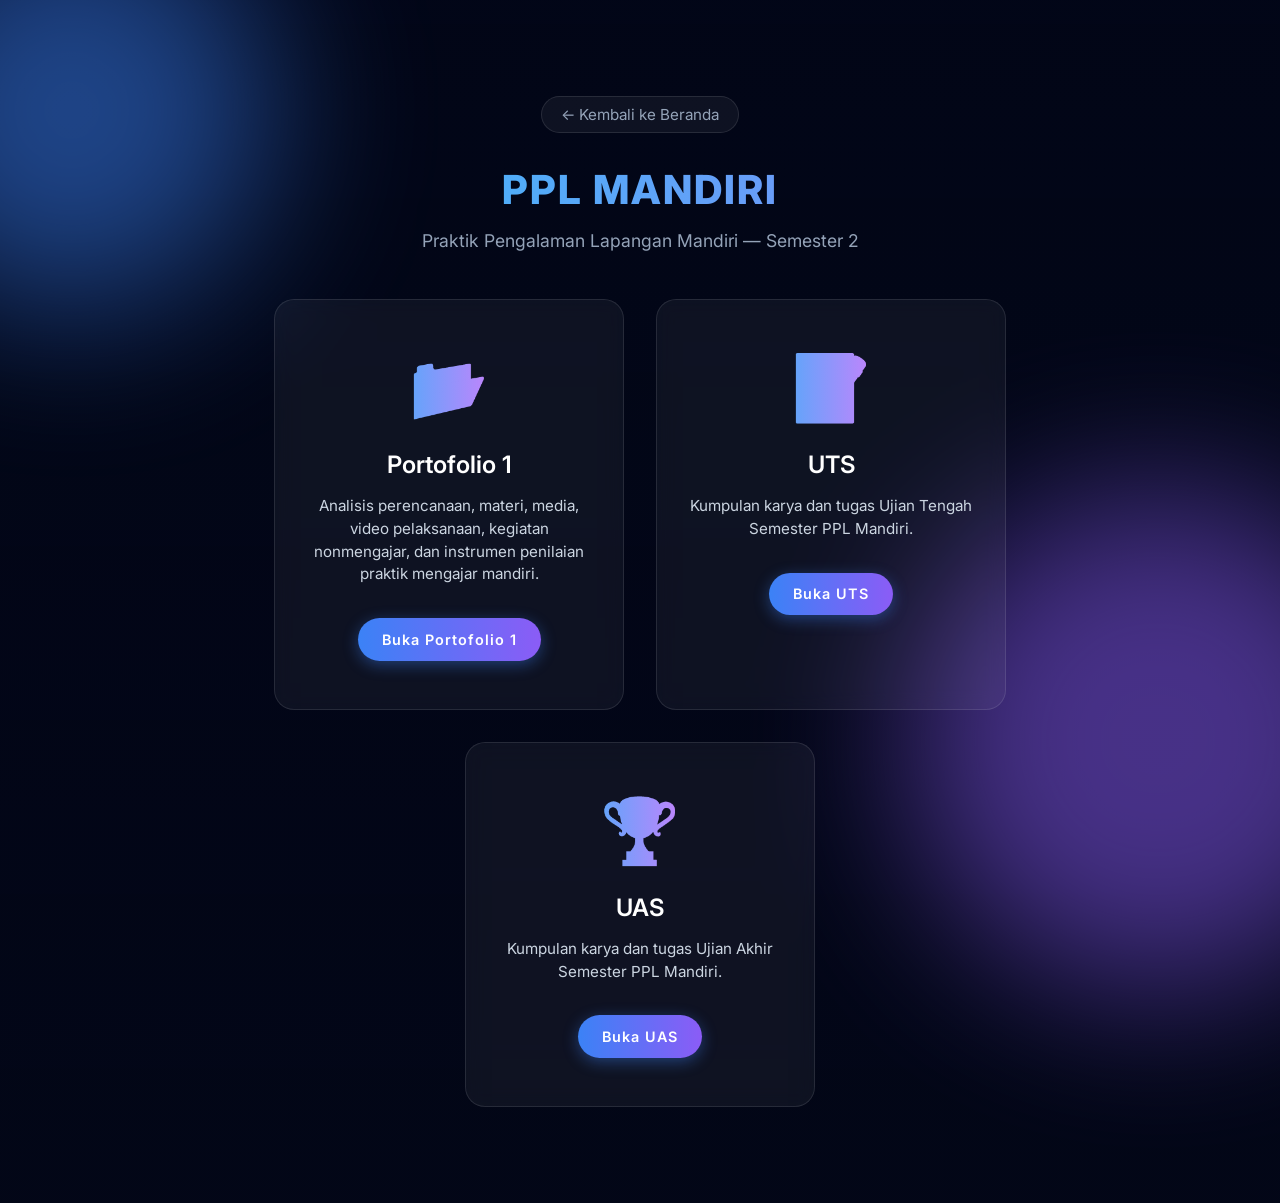
==== PPL Mandiri/index.html @ d39d847e "Add files via upload" ====
<!DOCTYPE html>
<html lang="id">
<head>
    <meta charset="UTF-8">
    <meta name="viewport" content="width=device-width, initial-scale=1.0">
    <title>PPL Mandiri - E-Portofolio</title>
    <style>
        @import url('https://fonts.googleapis.com/css2?family=Inter:wght@400;600;800&display=swap');

        * {
            margin: 0;
            padding: 0;
            box-sizing: border-box;
        }

        body {
            font-family: 'Inter', sans-serif;
            min-height: 100vh;
            display: flex;
            justify-content: center;
            align-items: flex-start;
            background:
                linear-gradient(rgba(2, 6, 23, 0.45), rgba(2, 6, 23, 0.75)),
                url('../assets/bg.png') center / cover no-repeat fixed;
            background-color: #020617;
            color: #ffffff;
            overflow-x: hidden;
            padding: 4rem 1rem;
        }

        .container {
            text-align: center;
            padding: 2rem;
            max-width: 900px;
            width: 100%;
        }

        .back-link {
            display: inline-flex;
            align-items: center;
            gap: 0.5rem;
            color: #94a3b8;
            text-decoration: none;
            font-size: 0.95rem;
            margin-bottom: 2rem;
            padding: 0.5rem 1.2rem;
            border: 1px solid rgba(255, 255, 255, 0.1);
            border-radius: 30px;
            background: rgba(255, 255, 255, 0.05);
            transition: all 0.3s ease;
        }

        .back-link:hover {
            color: #ffffff;
            border-color: rgba(255, 255, 255, 0.25);
            background: rgba(255, 255, 255, 0.1);
        }

        h1 {
            font-size: 2.5rem;
            margin-bottom: 1rem;
            font-weight: 800;
            background: linear-gradient(to right, #38bdf8, #818cf8);
            -webkit-background-clip: text;
            -webkit-text-fill-color: transparent;
            text-transform: uppercase;
            letter-spacing: 2px;
        }

        p.subtitle {
            font-size: 1.1rem;
            color: #94a3b8;
            margin-bottom: 3rem;
        }

        .cards-container {
            display: flex;
            gap: 2rem;
            justify-content: center;
            flex-wrap: wrap;
        }

        .card {
            background: rgba(255, 255, 255, 0.05);
            backdrop-filter: blur(10px);
            border: 1px solid rgba(255, 255, 255, 0.1);
            border-radius: 20px;
            padding: 3rem 2rem;
            width: 100%;
            max-width: 350px;
            text-decoration: none;
            color: white;
            transition: all 0.4s cubic-bezier(0.175, 0.885, 0.32, 1.275);
            position: relative;
            overflow: hidden;
        }

        .card::before {
            content: '';
            position: absolute;
            top: 0;
            left: -100%;
            width: 100%;
            height: 100%;
            background: linear-gradient(90deg, transparent, rgba(255, 255, 255, 0.1), transparent);
            transition: all 0.6s ease;
        }

        .card:hover {
            transform: translateY(-15px);
            background: rgba(255, 255, 255, 0.1);
            box-shadow: 0 20px 40px rgba(0, 0, 0, 0.4);
            border-color: rgba(255, 255, 255, 0.2);
        }

        .card:hover::before {
            left: 100%;
        }

        .card-icon {
            font-size: 4rem;
            margin-bottom: 1.5rem;
            display: inline-block;
            background: linear-gradient(to right, #60a5fa, #c084fc);
            -webkit-background-clip: text;
            -webkit-text-fill-color: transparent;
            transition: transform 0.3s ease;
        }

        .card:hover .card-icon {
            transform: scale(1.1);
        }

        .card h2 {
            font-size: 1.5rem;
            font-weight: 600;
            margin-bottom: 1rem;
        }

        .card p {
            font-size: 0.95rem;
            color: #cbd5e1;
            line-height: 1.5;
            margin-bottom: 2rem;
        }

        .card-btn {
            display: inline-block;
            padding: 0.8rem 1.5rem;
            background: linear-gradient(to right, #3b82f6, #8b5cf6);
            color: white;
            border-radius: 30px;
            font-weight: 600;
            font-size: 0.9rem;
            letter-spacing: 1px;
            transition: all 0.3s ease;
            box-shadow: 0 4px 15px rgba(59, 130, 246, 0.4);
        }

        .card:hover .card-btn {
            background: linear-gradient(to right, #2563eb, #7c3aed);
            box-shadow: 0 6px 20px rgba(59, 130, 246, 0.6);
            transform: scale(1.05);
        }

        /* Decorative background elements */
        .blob {
            position: absolute;
            filter: blur(80px);
            z-index: -1;
            opacity: 0.5;
        }

        .blob-1 {
            top: -10%;
            left: -10%;
            width: 400px;
            height: 400px;
            background: #3b82f6;
            border-radius: 50%;
        }

        .blob-2 {
            bottom: -10%;
            right: -10%;
            width: 500px;
            height: 500px;
            background: #8b5cf6;
            border-radius: 50%;
        }

        @media (max-width: 768px) {
            h1 {
                font-size: 2rem;
            }
            .cards-container {
                flex-direction: column;
                align-items: center;
            }
            .card {
                padding: 2.5rem 1.5rem;
            }
        }
    </style>
</head>
<body>
    <div class="blob blob-1"></div>
    <div class="blob blob-2"></div>

    <div class="container">
        <a href="../index.html" class="back-link">← Kembali ke Beranda</a>

        <h1>PPL Mandiri</h1>
        <p class="subtitle">Praktik Pengalaman Lapangan Mandiri &mdash; Semester 2</p>

        <div class="cards-container">
            <!-- Portofolio 1 -->
            <a href="portofolio1.html" class="card">
                <div class="card-icon">📂</div>
                <h2>Portofolio 1</h2>
                <p>Analisis perencanaan, materi, media, video pelaksanaan, kegiatan nonmengajar, dan instrumen penilaian praktik mengajar mandiri.</p>
                <div class="card-btn">Buka Portofolio 1</div>
            </a>

            <!-- UTS -->
            <a href="#" class="card">
                <div class="card-icon">📝</div>
                <h2>UTS</h2>
                <p>Kumpulan karya dan tugas Ujian Tengah Semester PPL Mandiri.</p>
                <div class="card-btn">Buka UTS</div>
            </a>

            <!-- UAS -->
            <a href="#" class="card">
                <div class="card-icon">🏆</div>
                <h2>UAS</h2>
                <p>Kumpulan karya dan tugas Ujian Akhir Semester PPL Mandiri.</p>
                <div class="card-btn">Buka UAS</div>
            </a>
        </div>
    </div>
</body>
</html>
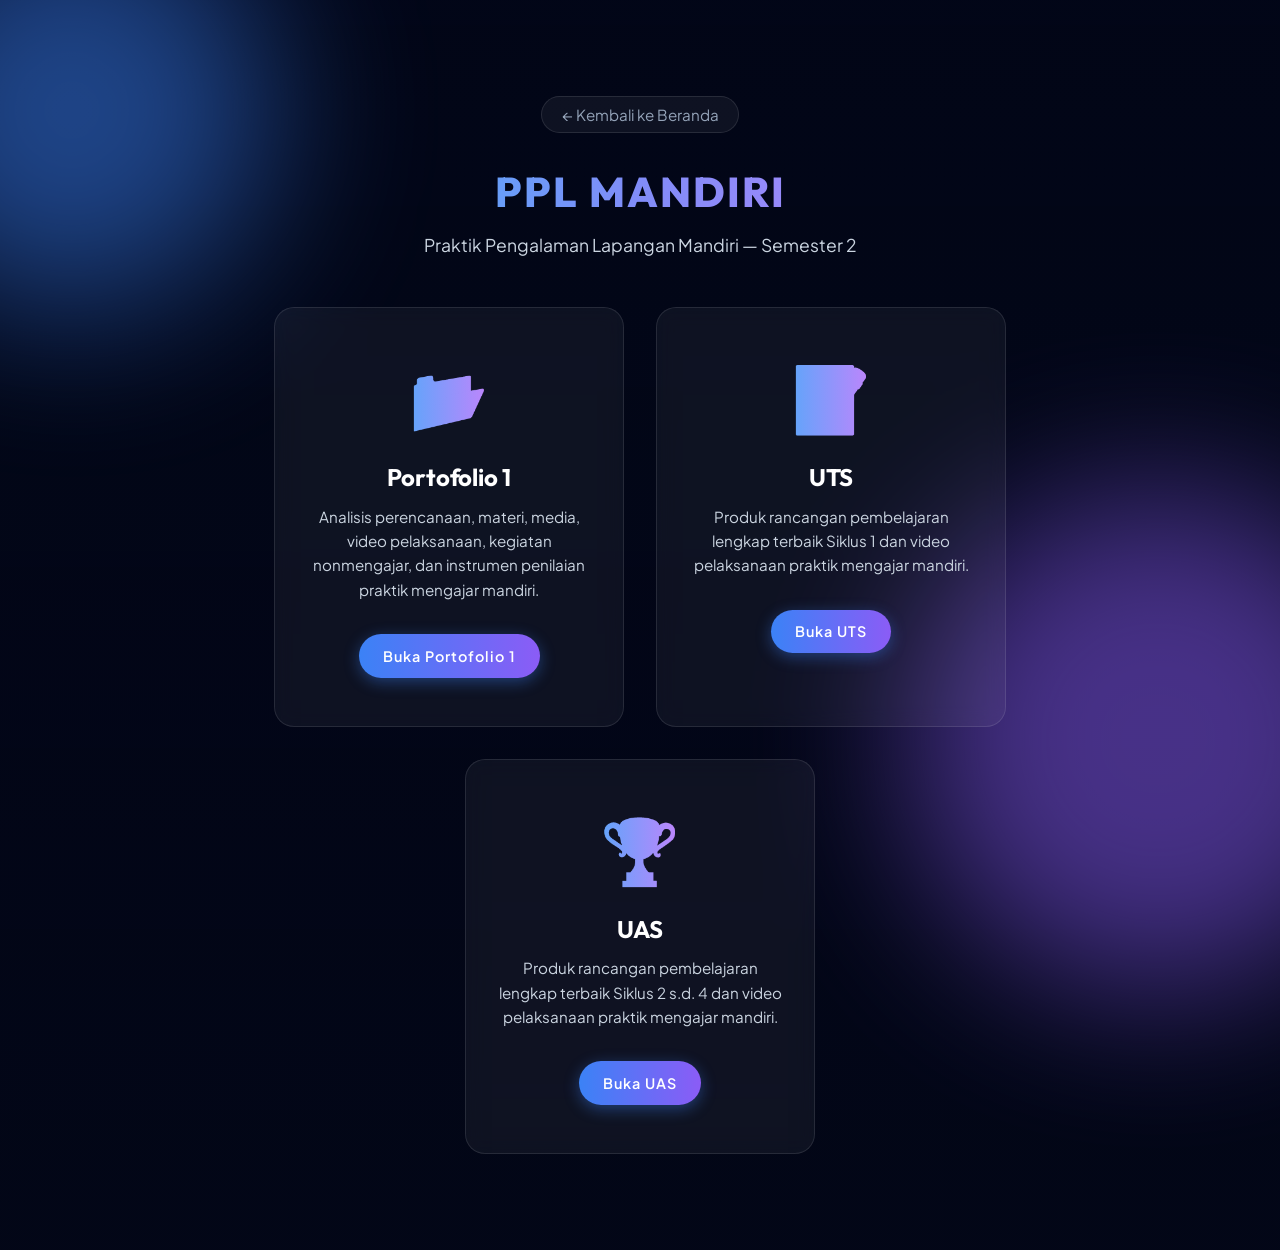
==== commit 1199d660: "Add files via upload" ====
--- a/PPL Mandiri/index.html
+++ b/PPL Mandiri/index.html
@@ -5,7 +5,7 @@
     <meta name="viewport" content="width=device-width, initial-scale=1.0">
     <title>PPL Mandiri - E-Portofolio</title>
     <style>
-        @import url('https://fonts.googleapis.com/css2?family=Inter:wght@400;600;800&display=swap');
+        @import url('https://fonts.googleapis.com/css2?family=Outfit:wght@500;600;700;800&family=Plus+Jakarta+Sans:wght@400;500;600;700&display=swap');
 
         * {
             margin: 0;
@@ -14,7 +14,7 @@
         }
 
         body {
-            font-family: 'Inter', sans-serif;
+            font-family: 'Plus Jakarta Sans', sans-serif;
             min-height: 100vh;
             display: flex;
             justify-content: center;
@@ -36,6 +36,7 @@
         }
 
         .back-link {
+            font-family: 'Plus Jakarta Sans', sans-serif;
             display: inline-flex;
             align-items: center;
             gap: 0.5rem;
@@ -57,10 +58,11 @@
         }
 
         h1 {
-            font-size: 2.5rem;
-            margin-bottom: 1rem;
+            font-family: 'Outfit', sans-serif;
+            font-size: 2.6rem;
+            margin-bottom: 0.8rem;
             font-weight: 800;
-            background: linear-gradient(to right, #38bdf8, #818cf8);
+            background: linear-gradient(to right, #38bdf8, #818cf8, #c084fc);
             -webkit-background-clip: text;
             -webkit-text-fill-color: transparent;
             text-transform: uppercase;
@@ -69,8 +71,9 @@
 
         p.subtitle {
             font-size: 1.1rem;
-            color: #94a3b8;
+            color: #cbd5e1;
             margin-bottom: 3rem;
+            line-height: 1.6;
         }
 
         .cards-container {
@@ -132,15 +135,17 @@
         }
 
         .card h2 {
+            font-family: 'Outfit', sans-serif;
             font-size: 1.5rem;
-            font-weight: 600;
-            margin-bottom: 1rem;
+            font-weight: 700;
+            margin-bottom: 0.8rem;
+            letter-spacing: -0.2px;
         }
 
         .card p {
             font-size: 0.95rem;
             color: #cbd5e1;
-            line-height: 1.5;
+            line-height: 1.6;
             margin-bottom: 2rem;
         }
 
@@ -223,18 +228,18 @@
             </a>
 
             <!-- UTS -->
-            <a href="#" class="card">
+            <a href="uts.html" class="card">
                 <div class="card-icon">📝</div>
                 <h2>UTS</h2>
-                <p>Kumpulan karya dan tugas Ujian Tengah Semester PPL Mandiri.</p>
+                <p>Produk rancangan pembelajaran lengkap terbaik Siklus 1 dan video pelaksanaan praktik mengajar mandiri.</p>
                 <div class="card-btn">Buka UTS</div>
             </a>
 
             <!-- UAS -->
-            <a href="#" class="card">
+            <a href="uas.html" class="card">
                 <div class="card-icon">🏆</div>
                 <h2>UAS</h2>
-                <p>Kumpulan karya dan tugas Ujian Akhir Semester PPL Mandiri.</p>
+                <p>Produk rancangan pembelajaran lengkap terbaik Siklus 2 s.d. 4 dan video pelaksanaan praktik mengajar mandiri.</p>
                 <div class="card-btn">Buka UAS</div>
             </a>
         </div>
